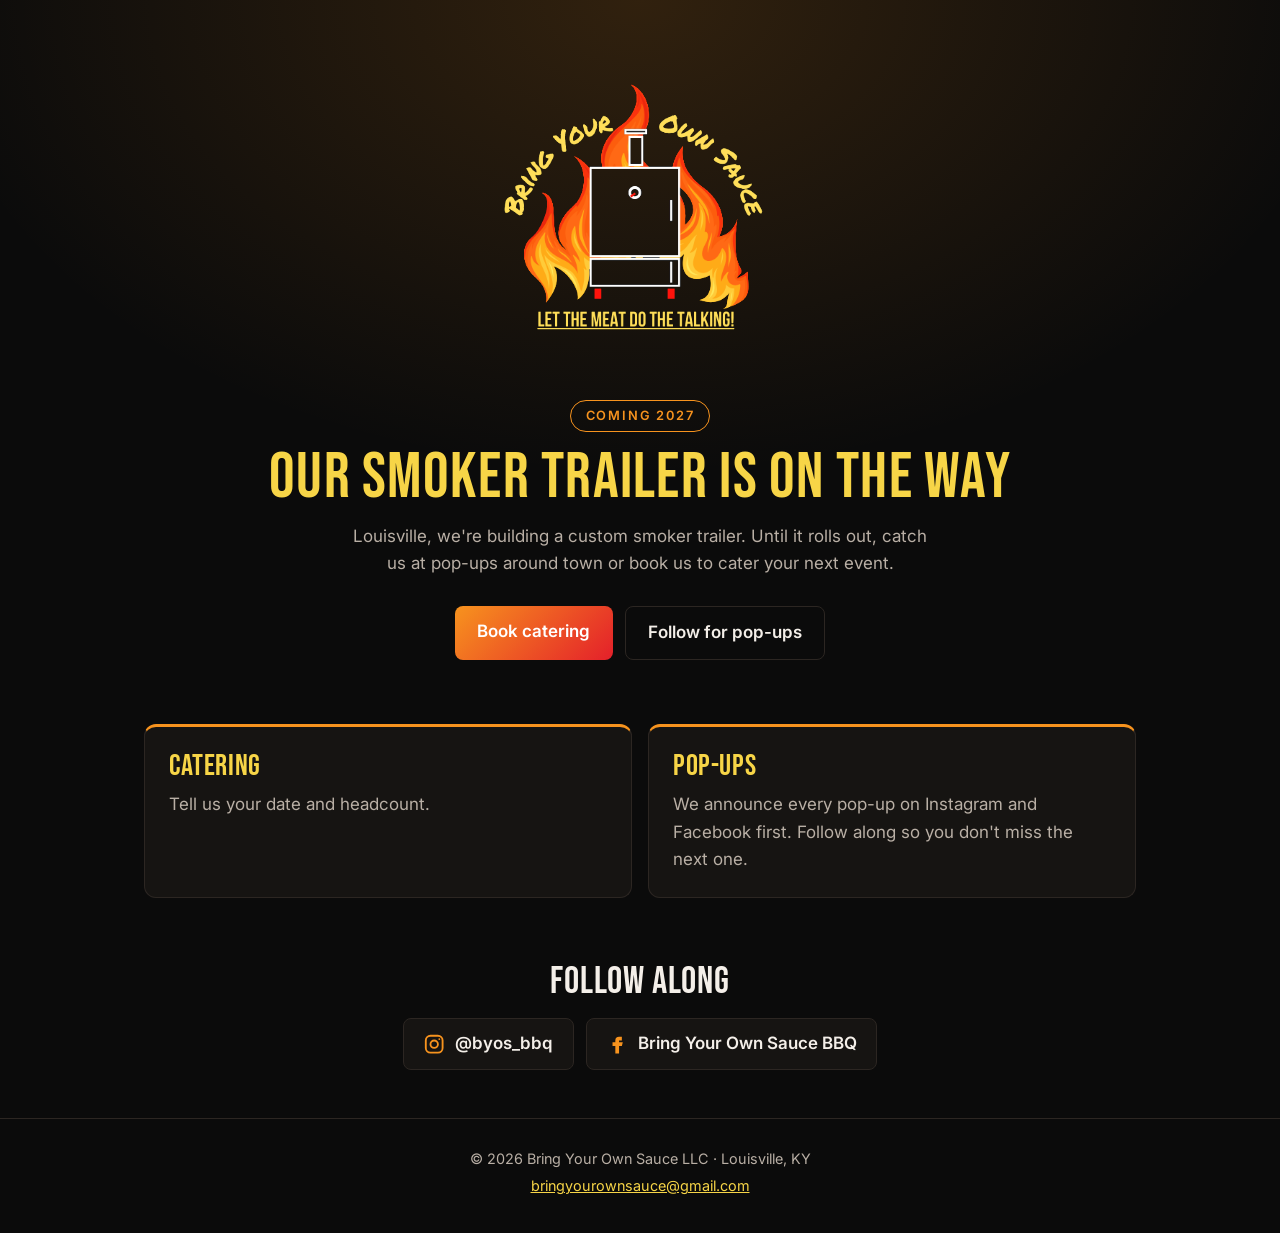
==== index.html @ 727ed545 "Add coming-soon landing page for byosbbq.com Co-Authored-By: Claude Opus 5.5 <noreply@anthropic.com>" ====
<!DOCTYPE html>
<html lang="en">
<head>
  <meta charset="utf-8">
  <meta name="viewport" content="width=device-width, initial-scale=1">
  <title>Bring Your Own Sauce BBQ | Louisville, KY</title>
  <meta name="description" content="Bring Your Own Sauce BBQ: smoked brisket, pop-ups, and catering in Louisville, KY. Our smoker trailer is coming in 2027.">
  <link rel="canonical" href="https://byosbbq.com/">
  <link rel="icon" type="image/png" href="assets/byos-logo-transparent.png">
  <link rel="apple-touch-icon" href="assets/byos-logo.png">
  <meta name="theme-color" content="#0b0b0b">

  <meta property="og:type" content="website">
  <meta property="og:url" content="https://byosbbq.com/">
  <meta property="og:title" content="Bring Your Own Sauce BBQ">
  <meta property="og:description" content="Louisville smoked BBQ. Pop-ups and catering now, smoker trailer coming 2027. Let the meat do the talking!">
  <meta property="og:image" content="https://byosbbq.com/assets/byos-logo.png">
  <meta name="twitter:card" content="summary">

  <link rel="preconnect" href="https://fonts.googleapis.com">
  <link rel="preconnect" href="https://fonts.gstatic.com" crossorigin>
  <link href="https://fonts.googleapis.com/css2?family=Bebas+Neue&family=Inter:wght@400;600&display=swap" rel="stylesheet">
  <link rel="stylesheet" href="styles.css">
</head>
<body>
  <main>
    <section class="hero">
      <img class="logo" src="assets/byos-logo.png" width="500" height="500"
           alt="Bring Your Own Sauce logo: a smoker surrounded by flames. Let the meat do the talking!">
      <p class="badge">Coming 2027</p>
      <h1>Our smoker trailer is on the way</h1>
      <p class="lede">Louisville, we're building a custom smoker trailer. Until it rolls out, catch us at pop-ups around town or book us to cater your next event.</p>
      <div class="actions">
        <a class="btn btn-primary" href="mailto:bringyourownsauce@gmail.com?subject=Catering%20inquiry">Book catering</a>
        <a class="btn btn-ghost" href="https://www.instagram.com/byos_bbq/" target="_blank" rel="noopener">Follow for pop-ups</a>
      </div>
    </section>

    <section class="cards" aria-label="What we do">
      <article class="card">
        <h2>Catering</h2>
        <p>Tell us your date and headcount.</p>
      </article>
      <article class="card">
        <h2>Pop-ups</h2>
        <p>We announce every pop-up on Instagram and Facebook first. Follow along so you don't miss the next one.</p>
      </article>
    </section>

    <section class="follow">
      <h2>Follow along</h2>
      <div class="socials">
        <a href="https://www.instagram.com/byos_bbq/" target="_blank" rel="noopener">
          <svg viewBox="0 0 24 24" aria-hidden="true"><rect x="3" y="3" width="18" height="18" rx="5"/><circle cx="12" cy="12" r="4"/><circle cx="17.5" cy="6.5" r="1" class="dot"/></svg>
          @byos_bbq
        </a>
        <a href="https://www.facebook.com/profile.php?id=61573871109115" target="_blank" rel="noopener">
          <svg viewBox="0 0 24 24" aria-hidden="true"><path d="M14 8h3V4h-3a4 4 0 0 0-4 4v2H7v4h3v8h4v-8h3l1-4h-4V8z" class="fill"/></svg>
          Bring Your Own Sauce BBQ
        </a>
      </div>
    </section>
  </main>

  <footer>
    <p>&copy; <span id="year">2026</span> Bring Your Own Sauce LLC &middot; Louisville, KY</p>
    <p><a href="mailto:bringyourownsauce@gmail.com">bringyourownsauce@gmail.com</a></p>
  </footer>
  <script>document.getElementById('year').textContent = new Date().getFullYear();</script>
</body>
</html>
---- styles.css ----
:root {
  --bg: #0b0b0b;
  --surface: #161412;
  --border: #2c2622;
  --text: #f4efe9;
  --muted: #b9afa5;
  --yellow: #f7d547;
  --orange: #f7931e;
  --red: #e4202a;
  color-scheme: dark;
}

* { box-sizing: border-box; }

html, body { margin: 0; }

body {
  background:
    radial-gradient(ellipse 80% 55% at 50% 0%, rgba(247, 147, 30, 0.16), transparent 70%),
    var(--bg);
  color: var(--text);
  font: 400 1.0625rem/1.6 "Inter", system-ui, sans-serif;
  min-height: 100vh;
}

main {
  max-width: 64rem;
  margin: 0 auto;
  padding: 2rem 1rem 3rem;
}

h1, h2 {
  font-family: "Bebas Neue", Impact, sans-serif;
  font-weight: 400;
  letter-spacing: 0.02em;
  line-height: 1.05;
  margin: 0;
}

a { color: var(--yellow); }

.hero {
  text-align: center;
  display: flex;
  flex-direction: column;
  align-items: center;
}

.logo {
  width: min(360px, 82vw);
  height: auto;
  /* lets the logo's black square melt into the page glow */
  mix-blend-mode: lighten;
}

.badge {
  margin: 0.5rem 0 0.75rem;
  padding: 0.3rem 0.9rem;
  border: 1px solid var(--orange);
  border-radius: 999px;
  color: var(--orange);
  font-weight: 600;
  font-size: 0.8rem;
  letter-spacing: 0.14em;
  text-transform: uppercase;
}

.hero h1 {
  font-size: clamp(2.4rem, 7vw, 4rem);
  color: var(--yellow);
}

.lede {
  max-width: 36rem;
  color: var(--muted);
  margin: 0.75rem 0 1.75rem;
}

.actions {
  display: flex;
  flex-wrap: wrap;
  gap: 0.75rem;
  justify-content: center;
}

.btn {
  display: inline-block;
  padding: 0.8rem 1.4rem;
  border-radius: 0.5rem;
  font-weight: 600;
  text-decoration: none;
  transition: transform 0.15s ease, background-color 0.15s ease;
}

.btn:hover { transform: translateY(-2px); }

.btn:focus-visible, .socials a:focus-visible {
  outline: 3px solid var(--yellow);
  outline-offset: 3px;
}

.btn-primary {
  background: linear-gradient(135deg, var(--orange), var(--red));
  color: #fff;
}

.btn-ghost {
  border: 1px solid var(--border);
  color: var(--text);
}

.btn-ghost:hover { background: var(--surface); }

.cards {
  display: grid;
  grid-template-columns: 1fr;
  gap: 1rem;
  margin-top: 4rem;
}

@media (min-width: 48rem) {
  .cards { grid-template-columns: repeat(2, 1fr); }
}

.card {
  background: var(--surface);
  border: 1px solid var(--border);
  border-top: 3px solid var(--orange);
  border-radius: 0.75rem;
  padding: 1.5rem;
}

.card h2 {
  font-size: 1.9rem;
  color: var(--yellow);
}

.card p {
  color: var(--muted);
  margin: 0.5rem 0 0;
}

.follow {
  text-align: center;
  margin-top: 4rem;
}

.follow h2 { font-size: 2.4rem; }

.socials {
  display: flex;
  flex-wrap: wrap;
  gap: 0.75rem;
  justify-content: center;
  margin-top: 1rem;
}

.socials a {
  display: inline-flex;
  align-items: center;
  gap: 0.6rem;
  padding: 0.7rem 1.2rem;
  border: 1px solid var(--border);
  border-radius: 0.5rem;
  background: var(--surface);
  color: var(--text);
  font-weight: 600;
  text-decoration: none;
}

.socials a:hover { border-color: var(--orange); }

.socials svg {
  width: 1.4rem;
  height: 1.4rem;
  fill: none;
  stroke: var(--orange);
  stroke-width: 2;
}

.socials svg .dot, .socials svg .fill {
  fill: var(--orange);
  stroke: none;
}

footer {
  border-top: 1px solid var(--border);
  padding: 1.5rem 1rem 2rem;
  text-align: center;
  color: var(--muted);
  font-size: 0.9rem;
}

footer p { margin: 0.25rem 0; }

@media (prefers-reduced-motion: reduce) {
  .btn { transition: none; }
  .btn:hover { transform: none; }
}
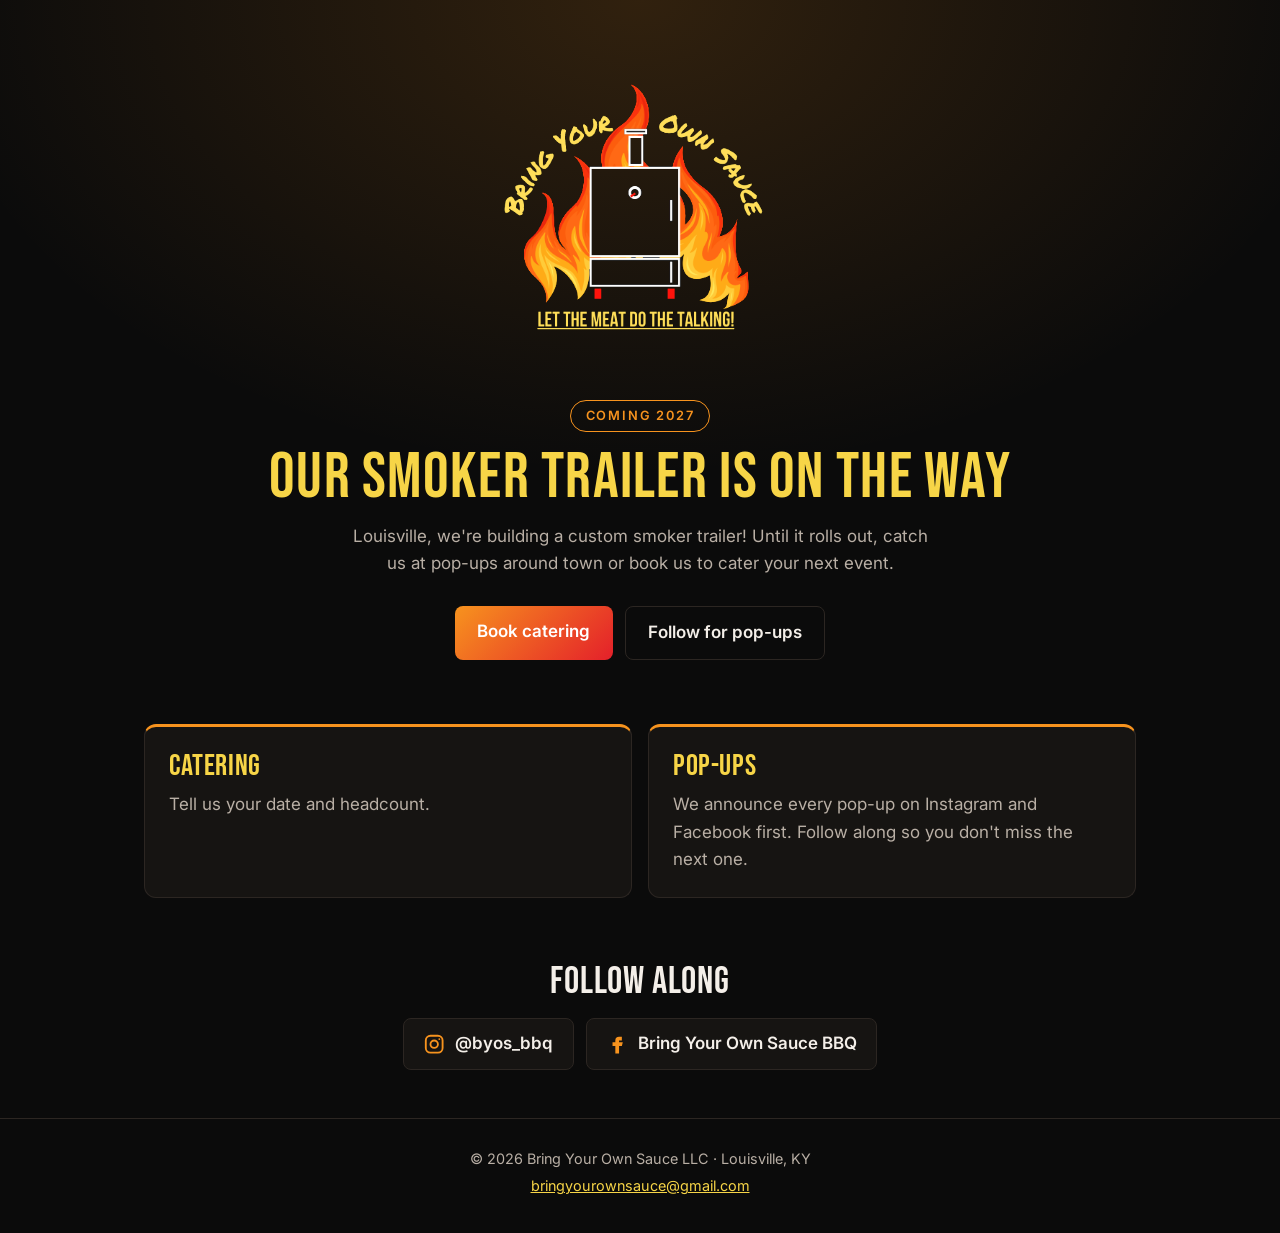
==== commit c86defda: "Make the coming-soon intro sound more excited Co-Authored-By: Claude Opus 5.5 <noreply@anthropic.com" ====
--- a/index.html
+++ b/index.html
@@ -29,7 +29,7 @@
            alt="Bring Your Own Sauce logo: a smoker surrounded by flames. Let the meat do the talking!">
       <p class="badge">Coming 2027</p>
       <h1>Our smoker trailer is on the way</h1>
-      <p class="lede">Louisville, we're building a custom smoker trailer. Until it rolls out, catch us at pop-ups around town or book us to cater your next event.</p>
+      <p class="lede">Louisville, we're building a custom smoker trailer! Until it rolls out, catch us at pop-ups around town or book us to cater your next event.</p>
       <div class="actions">
         <a class="btn btn-primary" href="mailto:bringyourownsauce@gmail.com?subject=Catering%20inquiry">Book catering</a>
         <a class="btn btn-ghost" href="https://www.instagram.com/byos_bbq/" target="_blank" rel="noopener">Follow for pop-ups</a>
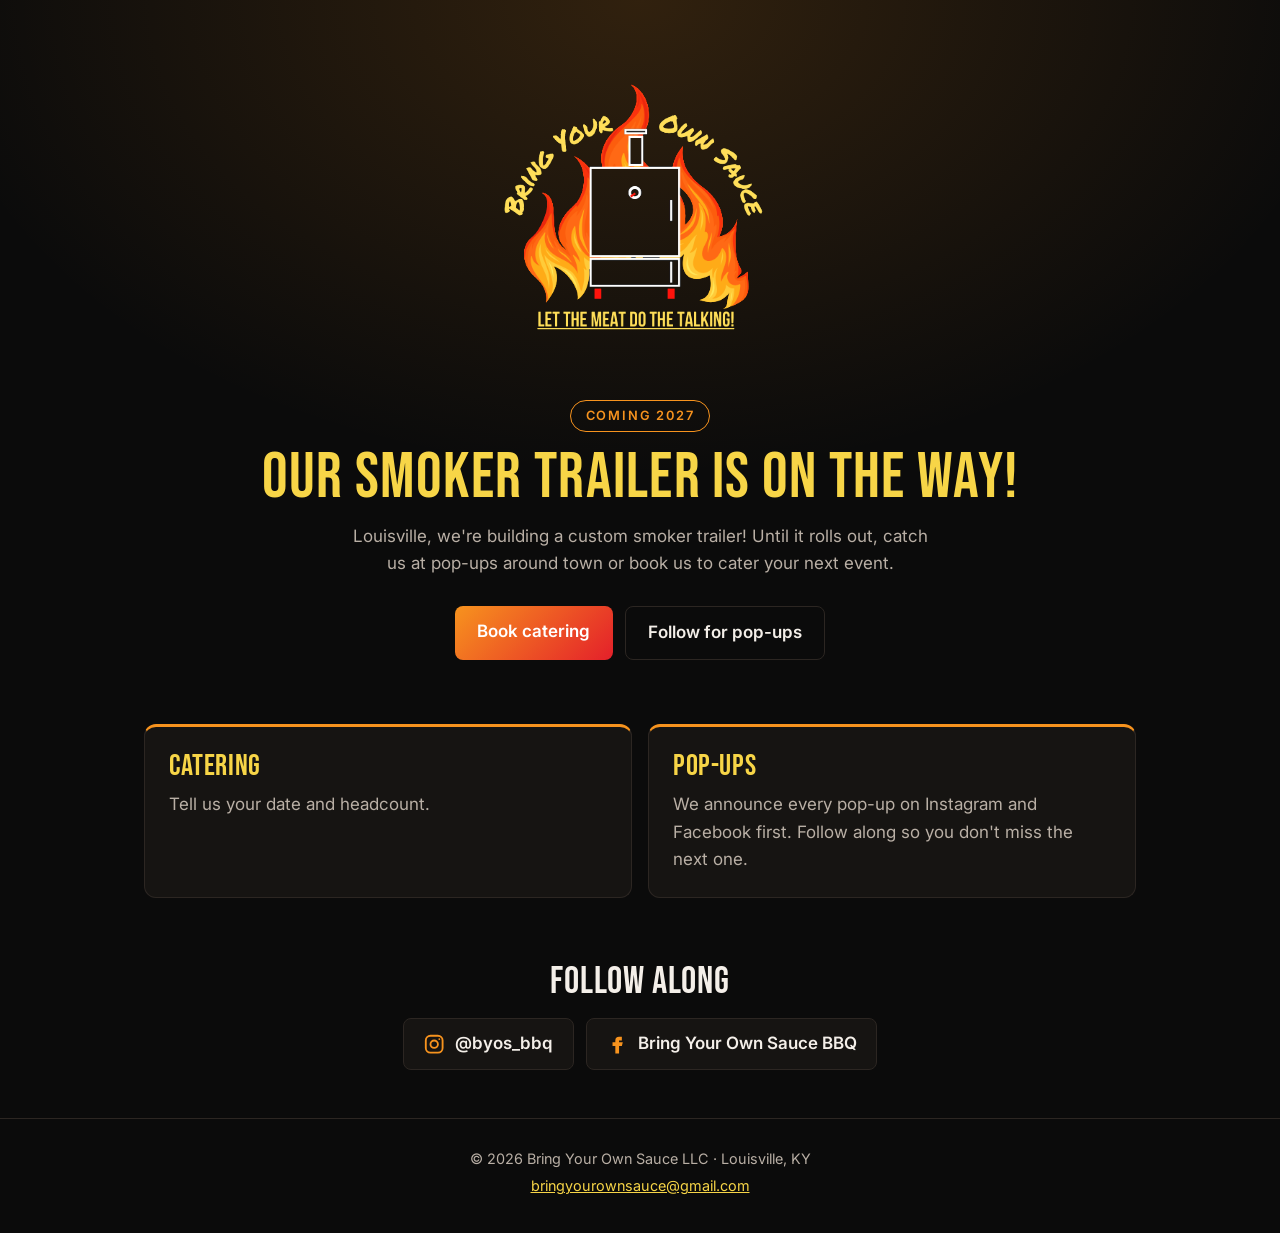
==== commit a1a509d5: "Add exclamation point to coming-soon headline Co-Authored-By: Claude Opus 5.5 <noreply@anthropic.com" ====
--- a/index.html
+++ b/index.html
@@ -28,7 +28,7 @@
       <img class="logo" src="assets/byos-logo.png" width="500" height="500"
            alt="Bring Your Own Sauce logo: a smoker surrounded by flames. Let the meat do the talking!">
       <p class="badge">Coming 2027</p>
-      <h1>Our smoker trailer is on the way</h1>
+      <h1>Our smoker trailer is on the way!</h1>
       <p class="lede">Louisville, we're building a custom smoker trailer! Until it rolls out, catch us at pop-ups around town or book us to cater your next event.</p>
       <div class="actions">
         <a class="btn btn-primary" href="mailto:bringyourownsauce@gmail.com?subject=Catering%20inquiry">Book catering</a>
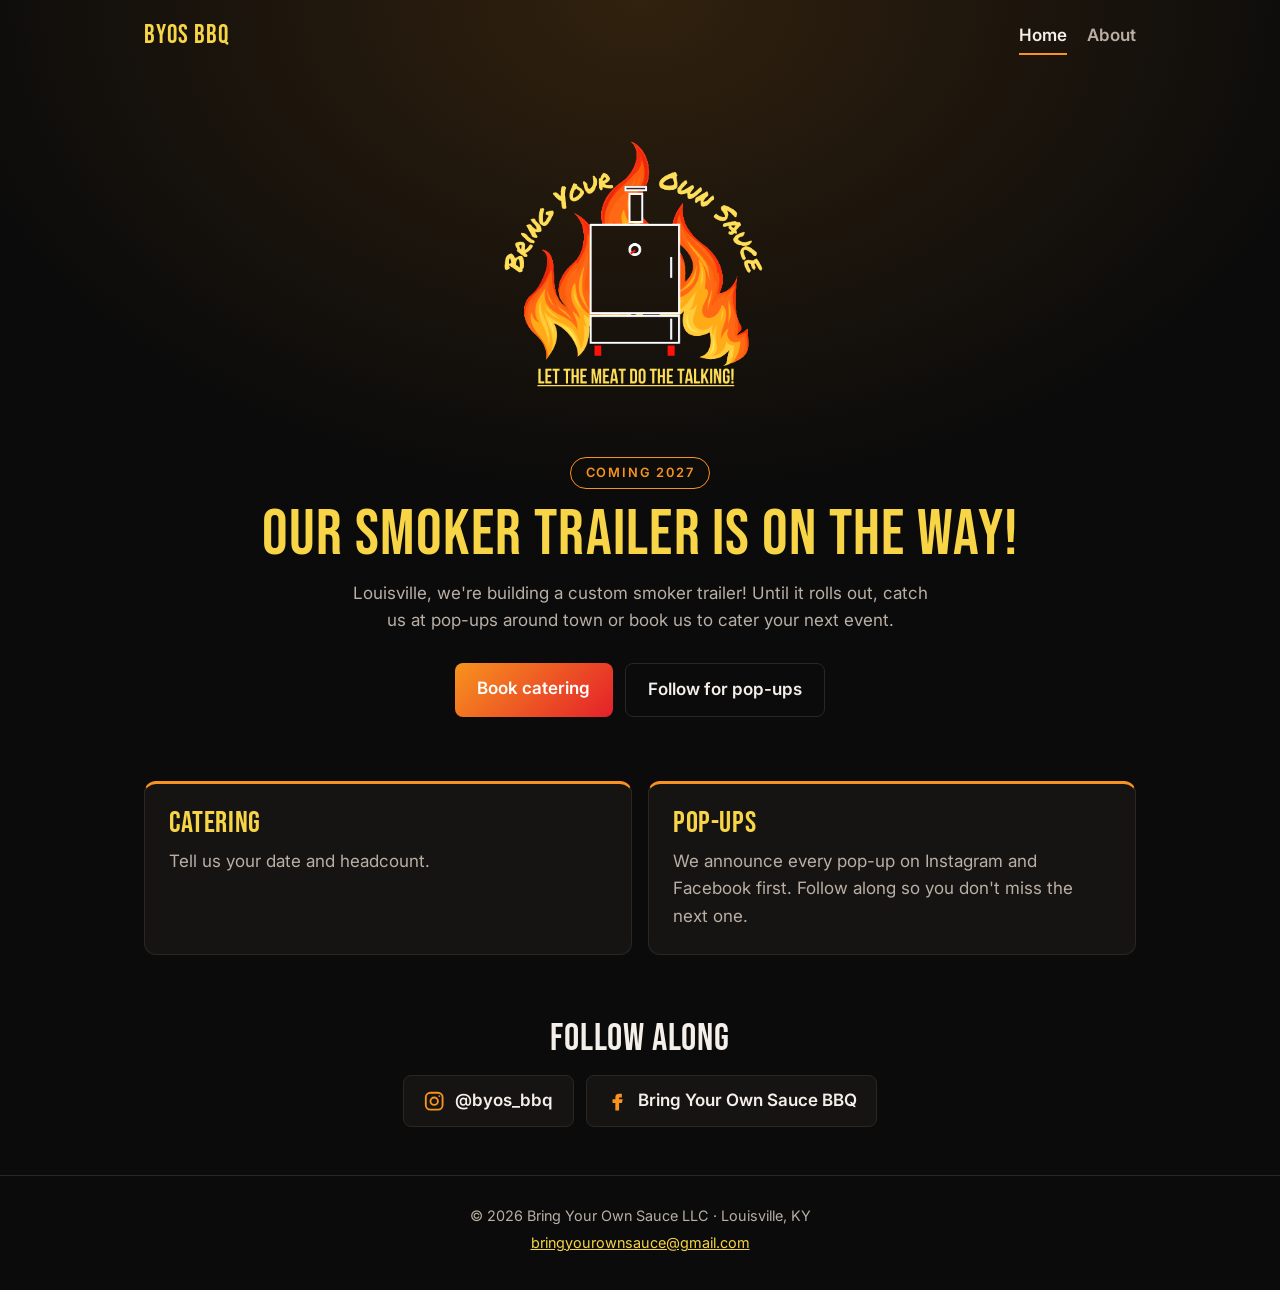
==== commit 9516250b: "Add About page placeholder and top navigation Co-Authored-By: Claude Opus 5.5 <noreply@anthropic.com" ====
--- a/index.html
+++ b/index.html
@@ -23,6 +23,13 @@
   <link rel="stylesheet" href="styles.css">
 </head>
 <body>
+  <header class="site-nav">
+    <a class="brand" href="./">BYOS BBQ</a>
+    <nav aria-label="Main">
+      <a href="./" aria-current="page">Home</a>
+      <a href="about.html">About</a>
+    </nav>
+  </header>
   <main>
     <section class="hero">
       <img class="logo" src="assets/byos-logo.png" width="500" height="500"
--- a/styles.css
+++ b/styles.css
@@ -23,6 +23,53 @@
   min-height: 100vh;
 }
 
+.site-nav {
+  max-width: 64rem;
+  margin: 0 auto;
+  padding: 1rem 1rem 0;
+  display: flex;
+  align-items: center;
+  justify-content: space-between;
+  gap: 1rem;
+}
+
+.site-nav .brand {
+  font-family: "Bebas Neue", Impact, sans-serif;
+  font-size: 1.6rem;
+  letter-spacing: 0.04em;
+  color: var(--yellow);
+  text-decoration: none;
+}
+
+.site-nav nav {
+  display: flex;
+  gap: 1.25rem;
+}
+
+.site-nav nav a {
+  color: var(--muted);
+  font-weight: 600;
+  text-decoration: none;
+  padding: 0.25rem 0;
+  border-bottom: 2px solid transparent;
+}
+
+.site-nav nav a:hover { color: var(--text); }
+
+.site-nav nav a[aria-current="page"] {
+  color: var(--text);
+  border-bottom-color: var(--orange);
+}
+
+.site-nav a:focus-visible {
+  outline: 3px solid var(--yellow);
+  outline-offset: 3px;
+}
+
+.logo-small { width: min(240px, 60vw); }
+
+.about-hero { padding-bottom: 2rem; }
+
 main {
   max-width: 64rem;
   margin: 0 auto;
